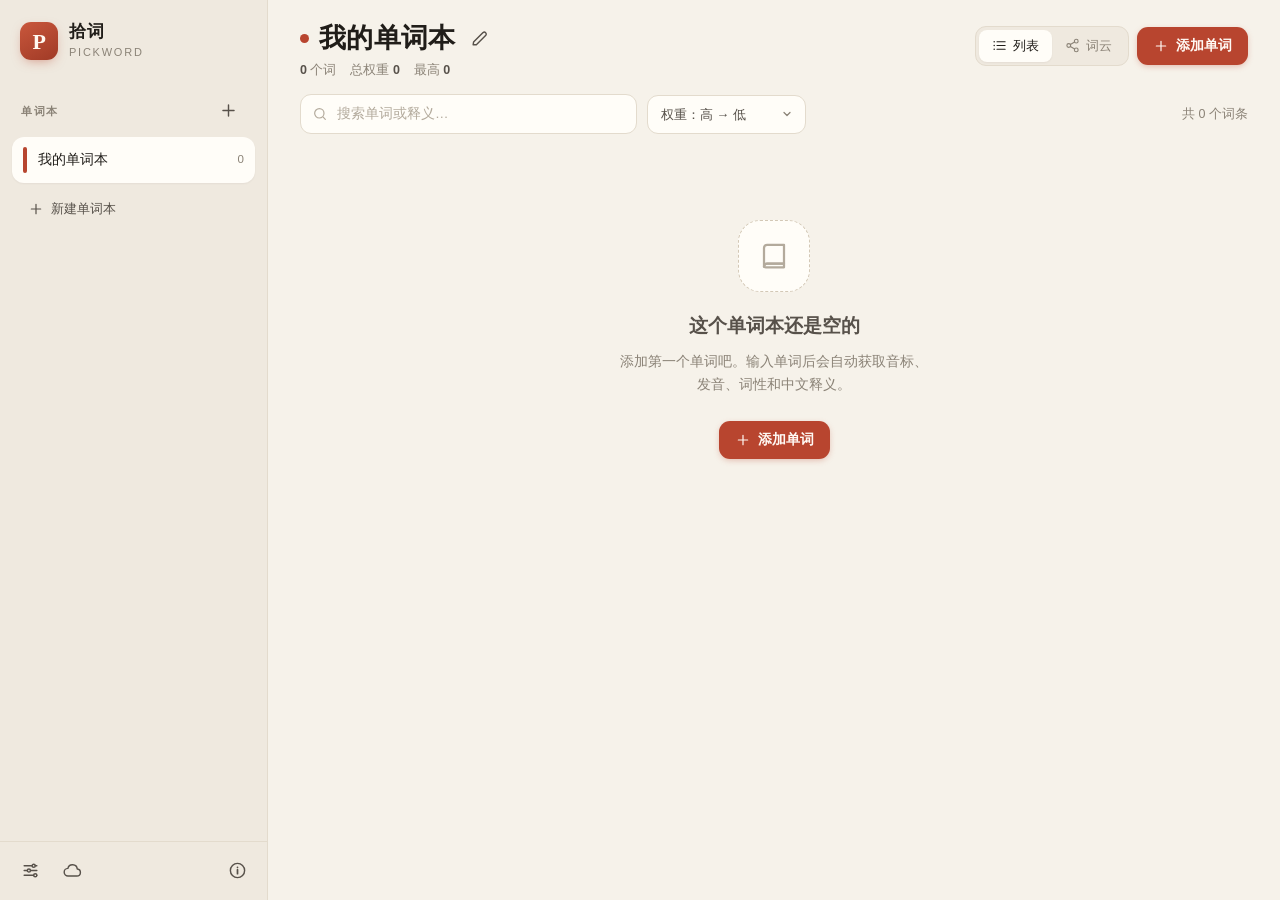
==== index.html @ 67196dac "chore: 发布 1.1.0.0" ====
<!doctype html>
<html lang="zh-CN">
<head>
<meta charset="utf-8">
<meta name="viewport" content="width=device-width, initial-scale=1, viewport-fit=cover, maximum-scale=5">
<meta name="theme-color" content="#f6f2ea">
<meta name="apple-mobile-web-app-capable" content="yes">
<meta name="apple-mobile-web-app-status-bar-style" content="default">
<meta name="apple-mobile-web-app-title" content="拾词">
<meta name="description" content="电子英语单词本：多词本、权重统计、词云关系图、多设备同步。纯前端网页应用，零依赖、离线可用。">
<meta name="application-version" content="2.0.0.0">
<title>拾词 · 电子英语单词本</title>
<meta property="og:type" content="website">
<meta property="og:title" content="拾词 · 电子英语单词本">
<meta property="og:description" content="多词本、权重统计、词云关系图、AI 分类与多设备同步的电子单词本；纯前端网页应用，零依赖、离线可用。">
<meta property="og:image" content="docs/words.png">
<meta name="twitter:card" content="summary_large_image">
<link rel="manifest" href="manifest.webmanifest">
<link rel="icon" href="assets/icon.svg" type="image/svg+xml">
<link rel="apple-touch-icon" href="assets/icon-180.png">
<link rel="stylesheet" href="css/app.css">
<link rel="stylesheet" href="css/cloudview.css">
</head>
<body>

<div class="app">
  <aside class="sidebar" id="sidebar">
    <div class="brand">
      <div class="brand-mark">P</div>
      <div class="brand-text">
        <div class="brand-title">拾词</div>
        <div class="brand-sub">Pickword</div>
      </div>
    </div>
    <div class="sidebar-scroll">
      <div class="sidebar-label">
        <span>单词本</span>
        <button class="icon-btn" id="add-book" title="新建单词本" aria-label="新建单词本"><svg width="16" height="16" viewBox="0 0 24 24" fill="none" stroke="currentColor" stroke-width="1.8" stroke-linecap="round" stroke-linejoin="round" aria-hidden="true"><path d="M12 5v14M5 12h14"/></svg></button>
      </div>
      <nav class="book-list" id="book-list" aria-label="单词本列表"></nav>
      <div class="sidebar-actions">
        <button class="ghost-btn" id="add-book-2" style="flex:1"><svg width="16" height="16" viewBox="0 0 24 24" fill="none" stroke="currentColor" stroke-width="1.8" stroke-linecap="round" stroke-linejoin="round" aria-hidden="true"><path d="M12 5v14M5 12h14"/></svg><span>新建单词本</span></button>
      </div>
    </div>
    <div class="sidebar-footer">
      <button class="icon-btn" id="btn-settings" title="设置" aria-label="设置"><svg width="18" height="18" viewBox="0 0 24 24" fill="none" stroke="currentColor" stroke-width="1.8" stroke-linecap="round" stroke-linejoin="round" aria-hidden="true"><path d="M4 6h10M18 6h2M4 12h4M12 12h8M4 18h12M20 18h0"/><circle cx="16" cy="6" r="2"/><circle cx="10" cy="12" r="2"/><circle cx="18" cy="18" r="2"/></svg></button>
      <button class="icon-btn" id="btn-sync" title="云同步" aria-label="云同步"><svg width="18" height="18" viewBox="0 0 24 24" fill="none" stroke="currentColor" stroke-width="1.8" stroke-linecap="round" stroke-linejoin="round" aria-hidden="true"><path d="M17.5 19a4.5 4.5 0 0 0 .5-8.97A6 6 0 0 0 6.2 9.3 4.5 4.5 0 0 0 6.5 19h11Z"/></svg></button>
      <div class="spacer"></div>
      <button class="icon-btn" id="btn-about" title="关于" aria-label="关于"><svg width="18" height="18" viewBox="0 0 24 24" fill="none" stroke="currentColor" stroke-width="1.8" stroke-linecap="round" stroke-linejoin="round" aria-hidden="true"><circle cx="12" cy="12" r="9"/><path d="M12 11v5M12 8h.01" stroke-width="2.2"/></svg></button>
    </div>
  </aside>

  <main class="main">
    <header class="topbar" id="topbar"></header>
    <div class="toolbar" id="toolbar"></div>
    <div id="view" style="flex:1; min-height:0; display:flex; flex-direction:column;"></div>
  </main>
</div>

<div class="scrim" id="scrim" hidden></div>
<div id="modal-root"></div>
<div class="toast-root" id="toast-root" aria-live="polite" aria-atomic="false"></div>

<noscript>
  <p style="padding:24px;font-family:sans-serif">这个单词本应用需要启用 JavaScript。</p>
</noscript>

<script type="module" src="js/app.js"></script>
</body>
</html>
---- css/app.css ----
/* ==========================================================================
   词汇 · 英语单词本 —— 设计系统
   温暖纸感 + 墨色 + 朱砂强调色
   ========================================================================== */

:root {
  --paper: #f6f2ea;
  --surface: #fffdf8;
  --surface-2: #efe9df;
  --surface-3: #e7dfd2;
  --ink: #201d19;
  --ink-2: #57514a;
  --ink-3: #8b8377;
  --ink-4: #b3aa9c;
  --line: #e3dbcd;
  --line-strong: #d3c8b6;
  --accent: #b8452f;
  --accent-ink: #8f3322;
  --accent-soft: #f8e6e0;
  --blue: #2f5d7c;
  --green: #3f7d5a;
  --amber: #c98a2e;
  --violet: #6b5b95;

  --sans: -apple-system, BlinkMacSystemFont, "Segoe UI", "PingFang SC",
          "Hiragino Sans GB", "Microsoft YaHei", "Noto Sans SC", sans-serif;
  --serif: "Palatino Linotype", Palatino, "Book Antiqua", Georgia,
           "Songti SC", "Source Han Serif SC", "Noto Serif SC", serif;
  --mono: ui-monospace, "Cascadia Mono", Consolas, "SF Mono", monospace;

  --r-sm: 8px;
  --r-md: 12px;
  --r-lg: 18px;
  --r-xl: 26px;

  --sh-1: 0 1px 2px rgba(32, 29, 25, .05);
  --sh-2: 0 2px 4px rgba(32, 29, 25, .05), 0 10px 28px -14px rgba(32, 29, 25, .22);
  --sh-3: 0 4px 10px rgba(32, 29, 25, .07), 0 24px 60px -24px rgba(32, 29, 25, .3);

  --sidebar-w: 268px;
  --ease: cubic-bezier(.22, .68, .36, 1);
}

* { box-sizing: border-box; }

html, body {
  margin: 0;
  padding: 0;
  height: 100%;
  overflow: hidden;
}

body {
  font-family: var(--sans);
  font-size: 15px;
  line-height: 1.5;
  color: var(--ink);
  background: var(--paper);
  -webkit-font-smoothing: antialiased;
  -webkit-tap-highlight-color: transparent;
  text-rendering: optimizeLegibility;
}

button, input, select, textarea { font: inherit; color: inherit; }
button { cursor: pointer; border: none; background: none; padding: 0; }
a { color: var(--accent); }

::-webkit-scrollbar { width: 10px; height: 10px; }
::-webkit-scrollbar-thumb {
  background: var(--line-strong);
  border-radius: 999px;
  border: 3px solid var(--paper);
}
::-webkit-scrollbar-thumb:hover { background: var(--ink-4); }
::-webkit-scrollbar-track { background: transparent; }

/* ===================== 布局 ===================== */

.app {
  display: grid;
  grid-template-columns: var(--sidebar-w) 1fr;
  height: 100dvh;
  overflow: hidden;
}

/* ===================== 侧边栏 ===================== */

.sidebar {
  display: flex;
  flex-direction: column;
  background: var(--surface-2);
  border-right: 1px solid var(--line);
  min-height: 0;
  padding: env(safe-area-inset-top) 0 env(safe-area-inset-bottom);
}

.brand {
  display: flex;
  align-items: center;
  gap: 11px;
  padding: 22px 20px 18px;
}

.brand-mark {
  width: 38px;
  height: 38px;
  border-radius: 11px;
  background: linear-gradient(150deg, #c9573c, #a03a26);
  color: #fff8f0;
  display: grid;
  place-items: center;
  font-family: var(--serif);
  font-size: 22px;
  font-weight: 700;
  box-shadow: 0 4px 12px -4px rgba(184, 69, 47, .55);
  flex: none;
  letter-spacing: -.02em;
}

.brand-text { min-width: 0; }
.brand-title {
  font-family: var(--serif);
  font-size: 17px;
  font-weight: 700;
  letter-spacing: .04em;
  line-height: 1.2;
}
.brand-sub {
  font-size: 11px;
  color: var(--ink-3);
  letter-spacing: .16em;
  text-transform: uppercase;
  margin-top: 2px;
}

.sidebar-scroll {
  flex: 1;
  overflow-y: auto;
  padding: 4px 12px 12px;
  min-height: 0;
}

.sidebar-label {
  display: flex;
  align-items: center;
  justify-content: space-between;
  padding: 10px 9px 8px;
  font-size: 11px;
  font-weight: 600;
  letter-spacing: .14em;
  color: var(--ink-3);
  text-transform: uppercase;
}

.book-list { display: flex; flex-direction: column; gap: 2px; }

.book-item {
  display: grid;
  grid-template-columns: 4px 1fr auto;
  align-items: center;
  gap: 11px;
  padding: 10px 11px;
  border-radius: var(--r-md);
  text-align: left;
  transition: background .16s var(--ease);
  width: 100%;
  color: var(--ink-2);
  position: relative;
}
.book-item::before {
  content: "";
  width: 4px;
  height: 18px;
  border-radius: 999px;
  background: var(--book-color, var(--line-strong));
  opacity: .45;
  transition: opacity .16s, height .16s;
}
.book-item:hover { background: rgba(255, 253, 248, .75); }
.book-item:hover::before { opacity: .8; }
.book-item.active {
  background: var(--surface);
  color: var(--ink);
  box-shadow: var(--sh-1);
}
.book-item.active::before { opacity: 1; height: 26px; }

.book-name {
  font-size: 14px;
  font-weight: 500;
  overflow: hidden;
  text-overflow: ellipsis;
  white-space: nowrap;
}
.book-count {
  font-size: 11.5px;
  color: var(--ink-3);
  font-variant-numeric: tabular-nums;
  padding-left: 4px;
}

.sidebar-actions { display: flex; gap: 6px; padding: 8px 4px 0; }

.sidebar-footer {
  padding: 10px 12px calc(12px + env(safe-area-inset-bottom));
  border-top: 1px solid var(--line);
  display: flex;
  gap: 6px;
}

.icon-btn {
  width: 36px;
  height: 36px;
  border-radius: 10px;
  display: grid;
  place-items: center;
  color: var(--ink-2);
  transition: background .16s, color .16s;
  flex: none;
}
.icon-btn:hover { background: var(--surface-3); color: var(--ink); }
.icon-btn svg { width: 19px; height: 19px; }

.ghost-btn {
  display: inline-flex;
  align-items: center;
  gap: 7px;
  padding: 8px 12px;
  border-radius: 10px;
  font-size: 13px;
  font-weight: 500;
  color: var(--ink-2);
  transition: background .16s, color .16s;
}
.ghost-btn:hover { background: var(--surface-3); color: var(--ink); }
.ghost-btn svg { width: 16px; height: 16px; }

/* ===================== 主区域 ===================== */

.main {
  display: flex;
  flex-direction: column;
  min-width: 0;
  min-height: 0;
  background: var(--paper);
  position: relative;
}

.topbar {
  display: flex;
  align-items: flex-start;
  gap: 16px;
  padding: 22px 32px 14px;
  flex: none;
}

.topbar-title { min-width: 0; flex: 1; }

.book-heading {
  display: flex;
  align-items: center;
  gap: 10px;
  font-family: var(--serif);
  font-size: 27px;
  font-weight: 700;
  letter-spacing: .01em;
  line-height: 1.2;
  margin: 0;
}
.book-heading .dot {
  width: 9px; height: 9px; border-radius: 999px;
  background: var(--book-color, var(--accent));
  flex: none;
}

.book-meta {
  display: flex;
  align-items: center;
  gap: 14px;
  margin-top: 7px;
  font-size: 12.5px;
  color: var(--ink-3);
  font-variant-numeric: tabular-nums;
  flex-wrap: wrap;
}
.book-meta b { color: var(--ink-2); font-weight: 600; }

.topbar-actions { display: flex; align-items: center; gap: 8px; padding-top: 4px; }

/* 视图切换 */
.segmented {
  display: inline-flex;
  padding: 3px;
  background: var(--surface-2);
  border-radius: 11px;
  border: 1px solid var(--line);
}
.segmented button {
  padding: 6px 13px;
  border-radius: 8px;
  font-size: 13px;
  font-weight: 500;
  color: var(--ink-3);
  transition: all .18s var(--ease);
  display: inline-flex;
  align-items: center;
  gap: 6px;
  white-space: nowrap;
}
.segmented button svg { width: 15px; height: 15px; }
.segmented button.active {
  background: var(--surface);
  color: var(--ink);
  box-shadow: var(--sh-1);
}

.btn {
  display: inline-flex;
  align-items: center;
  justify-content: center;
  gap: 7px;
  padding: 9px 16px;
  border-radius: 11px;
  font-size: 13.5px;
  font-weight: 600;
  transition: all .16s var(--ease);
  white-space: nowrap;
}
.btn svg { width: 16px; height: 16px; }

.btn-primary {
  background: var(--accent);
  color: #fff9f4;
  box-shadow: 0 2px 6px -1px rgba(184, 69, 47, .35);
}
.btn-primary:hover { background: var(--accent-ink); box-shadow: 0 4px 14px -4px rgba(184, 69, 47, .5); }
.btn-primary:active { transform: translateY(1px); }

.btn-quiet {
  background: var(--surface);
  color: var(--ink-2);
  border: 1px solid var(--line);
}
.btn-quiet:hover { border-color: var(--line-strong); color: var(--ink); background: #fff; }

.btn-ai {
  background: linear-gradient(135deg, #6b5b95, #8a5a8c);
  color: #fff;
  box-shadow: 0 2px 8px -2px rgba(107, 91, 149, .5);
}
.btn-ai:hover { filter: brightness(1.07); }
.btn-ai[disabled] { opacity: .5; cursor: not-allowed; filter: none; }

/* 工具栏 */
.toolbar {
  display: flex;
  align-items: center;
  gap: 10px;
  padding: 0 32px 14px;
  flex: none;
  flex-wrap: wrap;
}

.search-box {
  position: relative;
  flex: 1;
  min-width: 160px;
  max-width: 340px;
}
.search-box svg {
  position: absolute;
  left: 12px;
  top: 50%;
  transform: translateY(-50%);
  width: 16px; height: 16px;
  color: var(--ink-4);
  pointer-events: none;
}
.search-box input {
  width: 100%;
  padding: 9px 12px 9px 36px;
  border-radius: 11px;
  border: 1px solid var(--line);
  background: var(--surface);
  font-size: 13.5px;
  outline: none;
  transition: border-color .16s, box-shadow .16s;
}
.search-box input:focus {
  border-color: var(--accent);
  box-shadow: 0 0 0 3px var(--accent-soft);
}
.search-box input::placeholder { color: var(--ink-4); }

.sort-select {
  appearance: none;
  padding: 9px 32px 9px 13px;
  border-radius: 11px;
  border: 1px solid var(--line);
  background: var(--surface) url("data:image/svg+xml,%3Csvg xmlns='http://www.w3.org/2000/svg' width='12' height='12' viewBox='0 0 24 24' fill='none' stroke='%238b8377' stroke-width='2.5' stroke-linecap='round' stroke-linejoin='round'%3E%3Cpolyline points='6 9 12 15 18 9'/%3E%3C/svg%3E") no-repeat right 12px center;
  font-size: 13px;
  color: var(--ink-2);
  cursor: pointer;
  outline: none;
  transition: border-color .16s;
}
.sort-select:focus { border-color: var(--accent); }

.spacer { flex: 1; }

.result-count {
  font-size: 12.5px;
  color: var(--ink-3);
  font-variant-numeric: tabular-nums;
  white-space: nowrap;
}

/* ===================== 单词列表 ===================== */

.content {
  flex: 1;
  overflow-y: auto;
  overflow-x: hidden;
  padding: 0 32px 40px;
  min-height: 0;
  scroll-behavior: smooth;
}

.word-list { display: flex; flex-direction: column; gap: 7px; padding-bottom: 60px; }

.word-row {
  display: grid;
  grid-template-columns: minmax(150px, 1.15fr) minmax(0, 2fr) auto;
  align-items: center;
  gap: 18px;
  padding: 14px 16px 14px 18px;
  background: var(--surface);
  border: 1px solid var(--line);
  border-radius: var(--r-md);
  transition: border-color .16s, box-shadow .16s, transform .16s var(--ease);
  position: relative;
}
.word-row:hover {
  border-color: var(--line-strong);
  box-shadow: var(--sh-2);
}
.word-row:hover .row-actions { opacity: 1; }

.word-main { min-width: 0; display: flex; align-items: baseline; gap: 9px; flex-wrap: nowrap; }
.word-main > .word-term { flex: 0 0 auto; }
.word-main > .phonetic { flex: 0 1 auto; min-width: 0; overflow: hidden; text-overflow: ellipsis; }
.word-main > .speak-btn { flex: none; align-self: center; }

.word-term {
  font-family: var(--serif);
  font-size: 20px;
  font-weight: 700;
  letter-spacing: .005em;
  line-height: 1.25;
  color: var(--ink);
  word-break: break-word;
}
.word-term.is-phrase { font-size: 17px; }

.phonetic {
  font-family: var(--mono);
  font-size: 12.5px;
  color: var(--ink-3);
  white-space: nowrap;
}

.speak-btn {
  width: 24px; height: 24px;
  border-radius: 7px;
  display: inline-grid;
  place-items: center;
  color: var(--ink-4);
  transition: all .15s;
  flex: none;
  align-self: center;
}
.speak-btn:hover { background: var(--accent-soft); color: var(--accent); }
.speak-btn svg { width: 14px; height: 14px; }

.word-body { min-width: 0; }

.pos-line {
  display: flex;
  align-items: baseline;
  gap: 7px;
  flex-wrap: wrap;
  line-height: 1.55;
}
.pos-tag {
  font-size: 10.5px;
  font-weight: 700;
  letter-spacing: .05em;
  color: var(--blue);
  background: #e8f0f5;
  padding: 1px 6px;
  border-radius: 5px;
  text-transform: lowercase;
  flex: none;
  font-family: var(--sans);
  position: relative;
  top: -1px;
}
.pos-tag.n { color: #2f5d7c; background: #e8f0f5; }
.pos-tag.v { color: #3f7d5a; background: #e6f1ea; }
.pos-tag.adj { color: #b8452f; background: #f8e6e0; }
.pos-tag.adv { color: #6b5b95; background: #eeeaf6; }
.pos-tag.prep, .pos-tag.conj, .pos-tag.pron { color: #8b6f3a; background: #f4eddd; }

.meaning-zh {
  font-size: 14px;
  color: var(--ink-2);
  overflow: hidden;
  text-overflow: ellipsis;
  display: -webkit-box;
  -webkit-line-clamp: 2;
  -webkit-box-orient: vertical;
  line-height: 1.5;
}
.meaning-zh.muted { color: var(--ink-4); font-style: italic; }
.pos-line.more-note {
  font-size: 12px;
  color: var(--ink-4);
  padding-left: 2px;
}

/* 多义项（列表最多两条，详情完整） */
/* 详情：可编辑、可拖动的释义卡片 */
.se-list { position: relative; display: flex; flex-direction: column; gap: 8px; margin-top: 10px; }
.se-card {
  display: flex;
  gap: 8px;
  align-items: flex-start;
  padding: 9px 11px;
  border: 1px solid var(--line);
  border-radius: var(--r-md);
  background: var(--surface);
  transition: box-shadow .16s var(--ease), border-color .16s var(--ease), opacity .16s;
}
.se-card { cursor: grab; touch-action: pan-y; }
.se-card input { cursor: text; }
/* 拖动中的卡片：脱开文档流浮起来，跟着指针走 */
.se-card.dragging {
  position: absolute;
  z-index: 60;
  margin: 0;
  pointer-events: none;
  border: 1.5px solid var(--accent);
  background: #fff;
  box-shadow: 0 22px 44px -16px rgba(32, 29, 25, .5), 0 6px 14px rgba(32, 29, 25, .16);
  cursor: grabbing;
  user-select: none;
  will-change: transform;
}
/* 卡片原来的位置：留一个虚框占位，松手后卡片回到这里 */
.se-ghost {
  border: 1px dashed var(--line-strong);
  border-radius: var(--r-md);
  background: var(--surface-2);
  opacity: .55;
}
.se-handle {
  flex: none;
  display: grid;
  place-items: center;
  width: 20px;
  height: 24px;
  margin-top: 1px;
  border-radius: 6px;
  color: var(--ink-4);
  cursor: grab;
  touch-action: none;
}
.se-handle:hover { background: var(--surface-2); color: var(--ink-2); }
.se-card.dragging .se-handle { cursor: grabbing; color: var(--accent); }
.se-main { flex: 1; min-width: 0; display: flex; flex-direction: column; gap: 3px; }
.se-line { display: flex; align-items: center; gap: 6px; }
.se-pos {
  width: 58px;
  flex: none;
  text-align: center;
  border: 1px solid transparent;
  background: var(--surface-2);
  border-radius: 7px;
  padding: 3px 5px;
  font: 600 12px/1.6 var(--sans);
  color: var(--ink-2);
}
.se-zh {
  flex: 1;
  min-width: 0;
  border: 1px solid transparent;
  background: transparent;
  border-radius: 7px;
  padding: 3px 7px;
  font: 13.5px/1.6 var(--sans);
  color: var(--ink);
}
.se-pos:focus, .se-zh:focus { outline: none; background: #fff; border-color: var(--accent); }
.se-tag {
  flex: none;
  padding: 1px 6px;
  border-radius: 999px;
  background: var(--accent-soft);
  color: var(--accent);
  font-size: 10px;
  letter-spacing: .04em;
}
.se-tag.hide { display: none; }
.se-card.cold { opacity: .7; }
/* 拖动时卡片必须是完全不透明的，否则会看见下面那张卡片的字 */
.se-card.cold.dragging,
.se-card.dragging { opacity: 1; }
.se-card.cold .se-tag { background: var(--surface-2); color: var(--ink-3); }
.se-del {
  flex: none;
  width: 22px;
  height: 22px;
  display: grid;
  place-items: center;
  border-radius: 6px;
  color: var(--ink-4);
}
.se-del:hover { background: var(--accent-soft); color: var(--accent); }
.se-def { font-size: 12px; line-height: 1.5; color: var(--ink-3); }
.se-eg { font-size: 11.5px; line-height: 1.5; color: var(--ink-4); font-style: italic; }
.se-add {
  align-items: center;
  justify-content: center;
  gap: 6px;
  padding: 9px;
  border-style: dashed;
  background: transparent;
  color: var(--ink-3);
  font-size: 13px;
}
.se-add:hover { border-color: var(--accent); color: var(--accent); background: var(--accent-soft); }
.se-hint { margin: 2px 2px 0; font-size: 11.5px; color: var(--ink-4); }

/* 重新获取：覆盖手工编辑的勾选列表 */
.ov-tip { margin: 0 0 10px; font-size: 13px; line-height: 1.7; color: var(--ink-2); }
.ov-head { display: flex; align-items: center; gap: 10px; margin-bottom: 8px; }
.ov-count { margin-left: auto; font-size: 12px; color: var(--ink-3); }
.ov-list {
  max-height: 300px;
  overflow-y: auto;
  padding: 6px;
  border: 1px solid var(--line);
  border-radius: var(--r-md);
  background: var(--surface);
}
.ov-row {
  display: flex;
  align-items: baseline;
  gap: 9px;
  padding: 7px 8px;
  border-radius: 9px;
  cursor: pointer;
}
.ov-row:hover { background: var(--surface-2); }
.ov-row.on { background: var(--accent-soft); }
.ov-box { flex: none; width: 15px; height: 15px; accent-color: var(--accent); margin: 0; transform: translateY(1px); }
.ov-term { flex: none; font-family: var(--serif); font-size: 15px; color: var(--ink); min-width: 92px; }
.ov-zh { flex: 1; min-width: 0; font-size: 12.5px; color: var(--ink-2); overflow: hidden; text-overflow: ellipsis; white-space: nowrap; }
.ov-note { margin: 9px 0 0; font-size: 11.5px; color: var(--ink-4); }
.ov-cover {
  display: flex;
  align-items: center;
  gap: 8px;
  margin-top: 14px;
  padding: 9px 11px;
  border: 1px solid var(--line);
  border-radius: var(--r-md);
  background: var(--surface);
  font-size: 13px;
  color: var(--ink-2);
  cursor: pointer;
}
.ov-cover:hover { border-color: var(--line-strong); }

/* 详情：与常见意思不符的冷僻义项 */
.sense-item.cold { opacity: .62; }
.cold-cap {
  margin-left: 6px;
  padding: 1px 6px;
  border-radius: 999px;
  background: var(--surface-2);
  color: var(--ink-3);
  font-size: 10.5px;
  letter-spacing: .04em;
}

/* 详情：常见意思一行 */
.common-line {
  display: flex;
  align-items: baseline;
  gap: 8px;
  margin: 10px 0 8px;
  padding: 9px 12px;
  border-radius: 10px;
  background: var(--accent-soft);
}
.common-cap {
  flex: none;
  font-size: 11px;
  font-weight: 700;
  letter-spacing: .08em;
  color: var(--accent);
  opacity: .85;
}
.common-zh {
  font-size: 14px;
  line-height: 1.5;
  color: var(--ink);
}

.sense-list { display: flex; flex-direction: column; gap: 9px; }
.sense-item {
  padding: 9px 11px;
  border-radius: 10px;
  background: var(--paper);
  border: 1px solid color-mix(in srgb, var(--line) 70%, transparent);
}
.sense-line { display: flex; align-items: baseline; gap: 7px; flex-wrap: wrap; }
.sense-zh { font-size: 14px; color: var(--ink); line-height: 1.5; }
.sense-def { font-size: 12.5px; color: var(--ink-3); line-height: 1.55; margin-top: 4px; }
.sense-eg {
  font-size: 12px;
  color: var(--ink-3);
  font-style: italic;
  font-family: var(--serif);
  margin-top: 3px;
  line-height: 1.5;
}

.word-side {
  display: flex;
  align-items: center;
  gap: 12px;
  flex: none;
}

.weight-pill {
  display: inline-flex;
  align-items: center;
  gap: 5px;
  padding: 4px 10px 4px 8px;
  border-radius: 999px;
  font-size: 12.5px;
  font-weight: 700;
  font-variant-numeric: tabular-nums;
  background: var(--surface-2);
  color: var(--ink-3);
  border: 1px solid transparent;
  transition: transform .15s var(--ease);
  line-height: 1.4;
}
.weight-pill svg { width: 12px; height: 12px; opacity: .7; }
.weight-pill.w-1 { background: #f0ece4; color: #8b8377; }
.weight-pill.w-2 { background: #fbeedb; color: #9a6a20; }
.weight-pill.w-3 { background: #f9e3d4; color: #a85a28; }
.weight-pill.w-4 { background: #f6d6c6; color: #a8442a; }
.weight-pill.w-5 { background: #f2c6b3; color: #96351f; }
.weight-pill.w-max {
  background: linear-gradient(135deg, #c9573c, #a03a26);
  color: #fff6f1;
  box-shadow: 0 2px 8px -2px rgba(184, 69, 47, .55);
}
.weight-pill.w-max svg { opacity: .9; }

.added-time {
  font-size: 11.5px;
  color: var(--ink-4);
  white-space: nowrap;
  font-variant-numeric: tabular-nums;
}

.row-actions {
  display: flex;
  gap: 2px;
  opacity: 0;
  transition: opacity .16s;
  margin-right: -6px;
}
.row-actions button {
  width: 28px; height: 28px;
  border-radius: 8px;
  display: grid; place-items: center;
  color: var(--ink-3);
  transition: all .15s;
}
.row-actions button:hover { background: var(--surface-2); color: var(--ink); }
.row-actions button.danger:hover { background: var(--accent-soft); color: var(--accent); }
.row-actions svg { width: 15px; height: 15px; }

/* ===================== 空状态 ===================== */

.empty {
  display: flex;
  flex-direction: column;
  align-items: center;
  justify-content: center;
  text-align: center;
  padding: 72px 24px;
  color: var(--ink-3);
  gap: 6px;
}
.empty-mark {
  width: 72px; height: 72px;
  border-radius: 22px;
  background: var(--surface);
  border: 1px dashed var(--line-strong);
  display: grid; place-items: center;
  margin-bottom: 14px;
  color: var(--ink-4);
}
.empty-mark svg { width: 30px; height: 30px; }
.empty h3 {
  font-family: var(--serif);
  font-size: 19px;
  color: var(--ink-2);
  margin: 0;
  font-weight: 600;
}
.empty p { margin: 4px 0 0; font-size: 13.5px; max-width: 320px; line-height: 1.7; }
.empty .btn { margin-top: 18px; }

/* ===================== 弹层 ===================== */

.modal-backdrop {
  position: fixed;
  inset: 0;
  background: rgba(32, 29, 25, .38);
  backdrop-filter: blur(3px);
  -webkit-backdrop-filter: blur(3px);
  display: flex;
  align-items: center;
  justify-content: center;
  padding: 24px;
  z-index: 100;
  animation: fadeIn .18s var(--ease);
  overscroll-behavior: contain;
}

@keyframes fadeIn { from { opacity: 0; } to { opacity: 1; } }
@keyframes sheetUp {
  from { opacity: 0; transform: translateY(18px) scale(.985); }
  to { opacity: 1; transform: translateY(0) scale(1); }
}

.modal {
  background: var(--surface);
  border-radius: var(--r-xl);
  box-shadow: var(--sh-3);
  width: 100%;
  max-width: 560px;
  max-height: min(86dvh, 780px);
  display: flex;
  flex-direction: column;
  animation: sheetUp .24s var(--ease);
  border: 1px solid var(--line);
  overflow: hidden;
}
.modal.wide { max-width: 720px; }

.modal-head {
  display: flex;
  align-items: flex-start;
  gap: 14px;
  padding: 22px 24px 14px;
  flex: none;
}
.modal-title {
  font-family: var(--serif);
  font-size: 20px;
  font-weight: 700;
  margin: 0;
  flex: 1;
  line-height: 1.35;
}
.modal-sub { font-size: 12.5px; color: var(--ink-3); margin-top: 3px; }
.modal-close {
  width: 32px; height: 32px;
  border-radius: 9px;
  display: grid; place-items: center;
  color: var(--ink-3);
  flex: none;
  transition: all .15s;
}
.modal-close:hover { background: var(--surface-2); color: var(--ink); }

.modal-body {
  padding: 4px 24px 8px;
  overflow-y: auto;
  flex: 1;
  min-height: 0;
}
.modal-foot {
  display: flex;
  align-items: center;
  gap: 9px;
  padding: 16px 24px calc(18px + env(safe-area-inset-bottom));
  border-top: 1px solid var(--line);
  flex: none;
  background: var(--surface);
}

.field { margin-bottom: 18px; }
.field-label {
  display: flex;
  align-items: center;
  justify-content: space-between;
  font-size: 12px;
  font-weight: 600;
  letter-spacing: .04em;
  color: var(--ink-3);
  margin-bottom: 7px;
  text-transform: uppercase;
}
.field-hint { font-size: 12px; color: var(--ink-4); margin-top: 6px; line-height: 1.6; }

.text-input, .text-area {
  width: 100%;
  padding: 11px 13px;
  border-radius: var(--r-md);
  border: 1px solid var(--line);
  background: var(--paper);
  font-size: 14.5px;
  outline: none;
  transition: border-color .16s, box-shadow .16s, background .16s;
}
.text-input:focus, .text-area:focus {
  border-color: var(--accent);
  background: var(--surface);
  box-shadow: 0 0 0 3px var(--accent-soft);
}
.text-area { resize: vertical; min-height: 70px; line-height: 1.6; }
.text-input.big {
  font-family: var(--serif);
  font-size: 22px;
  font-weight: 600;
  padding: 14px 16px;
  letter-spacing: .01em;
}

/* 单词本多选 */
.book-chips { display: flex; flex-wrap: wrap; gap: 7px; }
.book-chip {
  display: inline-flex;
  align-items: center;
  gap: 7px;
  padding: 7px 13px 7px 10px;
  border-radius: 999px;
  border: 1px solid var(--line);
  background: var(--paper);
  font-size: 13px;
  color: var(--ink-2);
  transition: all .16s var(--ease);
}
.book-chip::before {
  content: "";
  width: 7px; height: 7px;
  border-radius: 999px;
  background: var(--chip-color, var(--ink-4));
  transition: transform .16s;
}
.book-chip:hover { border-color: var(--line-strong); }
.book-chip.on {
  background: var(--chip-bg, var(--accent-soft));
  border-color: transparent;
  color: var(--ink);
  font-weight: 600;
  box-shadow: inset 0 0 0 1.5px var(--chip-color, var(--accent));
}
.book-chip.on::before { transform: scale(1.25); }
.book-chip .ai-mark {
  font-size: 9.5px;
  font-weight: 700;
  background: rgba(107, 91, 149, .14);
  color: var(--violet);
  padding: 1px 5px;
  border-radius: 4px;
  letter-spacing: .04em;
}

/* 录入预览卡 */
.preview-card {
  border: 1px solid var(--line);
  border-radius: var(--r-md);
  padding: 14px 16px;
  background: var(--paper);
  margin-top: 2px;
}
.preview-head { display: flex; align-items: baseline; gap: 9px; flex-wrap: wrap; }
.preview-term { font-family: var(--serif); font-size: 19px; font-weight: 700; }
.preview-phonetic { font-family: var(--mono); font-size: 12px; color: var(--ink-3); }
.preview-meaning { font-size: 13.5px; color: var(--ink-2); margin-top: 8px; line-height: 1.6; }
.preview-pos { display: flex; flex-wrap: wrap; gap: 6px; margin-top: 8px; }
.preview-pos .pos-tag { font-size: 10px; }
.preview-senses { display: flex; flex-direction: column; gap: 5px; margin-top: 9px; }
.preview-sense { display: flex; align-items: baseline; gap: 7px; }
.preview-sense .pos-tag { font-size: 10px; }
.preview-sense-zh { font-size: 13.5px; color: var(--ink-2); line-height: 1.5; }
.preview-state { font-size: 12px; color: var(--ink-4); margin-top: 8px; }
.preview-state.loading::after {
  content: "";
  display: inline-block;
  width: 10px; height: 10px;
  margin-left: 6px;
  border: 1.5px solid var(--line-strong);
  border-top-color: var(--accent);
  border-radius: 50%;
  animation: spin .7s linear infinite;
  vertical-align: -1px;
}
@keyframes spin { to { transform: rotate(360deg); } }

/* 提示条 */
.toast-root {
  position: fixed;
  bottom: calc(22px + env(safe-area-inset-bottom));
  left: 50%;
  transform: translateX(-50%);
  display: flex;
  flex-direction: column;
  gap: 8px;
  z-index: 300;
  pointer-events: none;
  align-items: center;
}
.toast {
  background: var(--ink);
  color: #f7f2ea;
  padding: 11px 18px;
  border-radius: 12px;
  font-size: 13.5px;
  box-shadow: var(--sh-3);
  animation: toastIn .26s var(--ease);
  max-width: min(86vw, 420px);
  display: flex;
  align-items: center;
  gap: 9px;
  line-height: 1.45;
}
.toast.success { background: #2d5a41; }
.toast.error { background: #8f3322; }
.toast svg { width: 16px; height: 16px; flex: none; }
@keyframes toastIn {
  from { opacity: 0; transform: translateY(12px) scale(.96); }
  to { opacity: 1; transform: translateY(0) scale(1); }
}
.toast.out { animation: toastOut .22s var(--ease) forwards; }
@keyframes toastOut { to { opacity: 0; transform: translateY(-6px) scale(.97); } }

/* ===================== 设置页 ===================== */

.settings-section { margin-bottom: 26px; }
.settings-section h3 {
  font-family: var(--serif);
  font-size: 16px;
  font-weight: 700;
  margin: 0 0 4px;
}
.settings-section > p { font-size: 12.5px; color: var(--ink-3); margin: 0 0 14px; line-height: 1.6; }

.setting-row {
  display: flex;
  align-items: center;
  gap: 14px;
  padding: 12px 0;
  border-bottom: 1px solid var(--line);
}
.setting-row:last-child { border-bottom: none; }
.setting-row .label { flex: 1; font-size: 13.5px; }
.setting-row .label small { display: block; color: var(--ink-3); font-size: 11.5px; margin-top: 2px; }

.switch {
  width: 42px; height: 25px;
  border-radius: 999px;
  background: var(--line-strong);
  position: relative;
  transition: background .2s;
  flex: none;
}
.switch::after {
  content: "";
  position: absolute;
  top: 3px; left: 3px;
  width: 19px; height: 19px;
  border-radius: 50%;
  background: #fff;
  transition: transform .2s var(--ease);
  box-shadow: 0 1px 3px rgba(0,0,0,.2);
}
.switch.on { background: var(--green); }
.switch.on::after { transform: translateX(17px); }

/* ===================== 词云视图 ===================== */

.cloud-wrap {
  position: relative;
  flex: 1;
  min-height: 0;
  margin: 0 24px 20px;
  border-radius: var(--r-lg);
  border: 1px solid var(--line);
  background:
    radial-gradient(circle at 30% 20%, #fffdf8 0%, transparent 60%),
    radial-gradient(circle at 75% 80%, #f3efe6 0%, transparent 55%),
    var(--surface);
  overflow: hidden;
  display: flex;
  flex-direction: column;
}

.cloud-canvas-host { flex: 1; position: relative; min-height: 0; }
.cloud-canvas-host canvas { display: block; width: 100%; height: 100%; touch-action: none; cursor: grab; }
.cloud-canvas-host canvas.dragging { cursor: grabbing; }

.cloud-legend {
  position: absolute;
  left: 14px;
  bottom: 14px;
  background: rgba(255, 253, 248, .92);
  backdrop-filter: blur(8px);
  border: 1px solid var(--line);
  border-radius: 12px;
  padding: 10px 12px;
  max-width: 260px;
  max-height: 46%;
  overflow-y: auto;
  box-shadow: var(--sh-1);
  display: flex;
  flex-direction: column;
  gap: 3px;
}
.legend-title {
  font-size: 10.5px;
  font-weight: 700;
  letter-spacing: .1em;
  color: var(--ink-3);
  text-transform: uppercase;
  margin-bottom: 4px;
}
.legend-item {
  display: flex;
  align-items: center;
  gap: 8px;
  padding: 3px 5px;
  border-radius: 6px;
  font-size: 12px;
  color: var(--ink-2);
  transition: background .14s;
  text-align: left;
  width: 100%;
}
.legend-item:hover { background: var(--surface-2); }
.legend-item.off { opacity: .38; }
.legend-swatch {
  width: 9px; height: 9px;
  border-radius: 3px;
  flex: none;
  box-shadow: 0 0 0 3px color-mix(in srgb, var(--sw) 18%, transparent);
}
.legend-item .count {
  margin-left: auto;
  font-size: 10.5px;
  color: var(--ink-4);
  font-variant-numeric: tabular-nums;
}

.cloud-toolbar {
  display: flex;
  align-items: center;
  gap: 8px;
  padding: 10px 14px;
  border-bottom: 1px solid var(--line);
  background: rgba(255, 253, 248, .6);
  flex: none;
  flex-wrap: wrap;
}
.cloud-toolbar .spacer { flex: 1; }

.chip-select {
  display: inline-flex;
  align-items: center;
  gap: 6px;
  padding: 6px 12px;
  border-radius: 999px;
  border: 1px solid var(--line);
  background: var(--surface);
  font-size: 12.5px;
  color: var(--ink-2);
  transition: all .16s;
}
.chip-select:hover { border-color: var(--line-strong); }
.chip-select.on { background: var(--ink); color: var(--surface); border-color: var(--ink); }

.node-detail {
  position: absolute;
  right: 14px;
  top: 14px;
  width: 268px;
  background: var(--surface);
  border: 1px solid var(--line);
  border-radius: 14px;
  box-shadow: var(--sh-2);
  padding: 16px;
  animation: sheetUp .2s var(--ease);
  max-height: calc(100% - 28px);
  overflow-y: auto;
}

/* ===================== 响应式 ===================== */

/* 平板 */
@media (max-width: 1100px) {
  :root { --sidebar-w: 232px; }
  .topbar { padding: 20px 24px 12px; }
  .toolbar { padding: 0 24px 12px; }
  .content { padding: 0 24px 40px; }
  .word-row { grid-template-columns: minmax(200px, 1fr) minmax(0, 1.3fr) auto; gap: 13px; }
  .added-time { display: none; }
  .phonetic { font-size: 11.5px; }

}

/* 平板竖屏：词性与释义上下排，保证释义完整 */
@media (min-width: 761px) and (max-width: 1100px) {
  .pos-line { flex-direction: column; align-items: flex-start; gap: 2px; }
  .pos-line > .meaning-zh { -webkit-line-clamp: 2; }
  .pos-line.sense { flex-direction: row; align-items: baseline; flex-wrap: nowrap; }
  .pos-line.sense > .meaning-zh { -webkit-line-clamp: 1; }
}

/* 手机 / 窄屏 */
@media (max-width: 760px) {
  .app { grid-template-columns: 1fr; }

  .sidebar {
    position: fixed;
    inset: 0 auto 0 0;
    width: min(84vw, 320px);
    z-index: 200;
    transform: translateX(-102%);
    transition: transform .28s var(--ease);
    box-shadow: var(--sh-3);
    border-right: 1px solid var(--line);
  }
  .sidebar.open { transform: translateX(0); }

  .scrim {
    position: fixed;
    inset: 0;
    background: rgba(32, 29, 25, .35);
    z-index: 190;
    animation: fadeIn .2s var(--ease);
  }

  .topbar { padding: 14px 16px 10px; gap: 10px; align-items: center; }
  .book-heading { font-size: 21px; }
  .book-meta { margin-top: 4px; gap: 10px; font-size: 11.5px; }
  .topbar-actions .btn span { display: none; }
  .topbar-actions .btn { padding: 9px 11px; }

  .toolbar { padding: 0 16px 10px; gap: 8px; }
  .search-box { max-width: none; flex: 1 1 100%; order: -1; }
  /* 手机上让「排序 / 全部重新获取 / 条数」尽量挤在同一行 */
  .toolbar .spacer { display: none; }
  .toolbar .result-count { margin-left: auto; }
  .toolbar .btn-sm { padding: 7px 10px; font-size: 12px; }

  .content { padding: 0 16px 90px; }

  .word-row {
    grid-template-columns: 1fr auto;
    gap: 8px 12px;
    padding: 13px 14px;
  }
  .word-main { grid-column: 1; }
  .word-body { grid-column: 1 / -1; }
  .word-side { grid-column: 2; grid-row: 1; align-self: start; }
  .added-time { display: none; }
  .row-actions { opacity: 1; }

  .word-term { font-size: 18px; }
  .meaning-zh { font-size: 13.5px; -webkit-line-clamp: 3; }

  .modal {
    max-height: 92dvh;
    border-radius: 24px 24px 0 0;
    max-width: none;
    margin-top: auto;
  }
  .modal-backdrop { padding: 0; align-items: flex-end; }
  .modal-body { padding: 4px 18px 8px; }
  .modal-head { padding: 20px 18px 12px; }
  .modal-foot { padding: 14px 18px calc(16px + env(safe-area-inset-bottom)); }

  .segmented button span { display: none; }
  .segmented button { padding: 7px 11px; }

  .cloud-wrap { margin: 0 10px 10px; }
  .cloud-legend { max-width: 44%; font-size: 11px; left: 8px; bottom: 8px; }
  .node-detail { width: calc(100% - 20px); right: 10px; top: 10px; }

  .toast-root { bottom: calc(84px + env(safe-area-inset-bottom)); }
}

/* 大屏桌面：内容居中限宽 */
@media (min-width: 1600px) {
  .content, .toolbar, .topbar { padding-left: max(32px, calc((100vw - var(--sidebar-w) - 1180px) / 2)); padding-right: max(32px, calc((100vw - var(--sidebar-w) - 1180px) / 2)); }
  .word-list { max-width: 1180px; }
}

/* 横屏矮屏 */
@media (max-height: 500px) and (orientation: landscape) {
  .modal { max-height: 96dvh; }
  .topbar { padding-top: 10px; }
  .book-meta { display: none; }
}

@media (prefers-reduced-motion: reduce) {
  *, *::before, *::after {
    animation-duration: .01ms !important;
    transition-duration: .01ms !important;
  }
}
---- css/cloudview.css ----
/* ==================== 通用补充（词云与列表共用） ==================== */
.hidden { display: none !important; }
.only-mobile { display: none; }
#view { position: relative; }

.btn-sm { padding: 7px 12px; font-size: 12.5px; gap: 6px; border-radius: 10px; }
.btn-sm svg { width: 14px; height: 14px; }
.icon-btn.sm { width: 28px; height: 28px; border-radius: 8px; }
.icon-btn.sm svg { width: 15px; height: 15px; }
.dim { opacity: .55; }

.word-row.flash { animation: rowFlash 1.6s ease; }
@keyframes rowFlash {
  0% { background: var(--accent-soft); box-shadow: inset 3px 0 0 var(--accent); }
  100% { background: var(--surface); box-shadow: inset 3px 0 0 transparent; }
}

/* ==================== 词云视图 ==================== */
.cloud-view {
  position: absolute;
  inset: 0;
  display: flex;
  flex-direction: column;
  gap: 9px;
  padding: 10px 20px 16px;
  min-height: 0;
}

.cloud-bar {
  display: flex;
  align-items: center;
  justify-content: space-between;
  gap: 10px;
  flex-wrap: wrap;
  flex: none;
}

.cloud-chips { display: flex; align-items: center; gap: 6px; flex-wrap: wrap; min-width: 0; }

.cloud-chip {
  display: inline-flex;
  align-items: center;
  gap: 6px;
  padding: 5px 11px;
  border: 1px solid var(--line);
  border-radius: 999px;
  background: var(--surface);
  color: var(--ink-2);
  font-size: 12.5px;
  font-family: var(--sans);
  cursor: pointer;
  transition: all .16s ease;
  white-space: nowrap;
}
.cloud-chip:hover { border-color: var(--line-strong); color: var(--ink); }
.cloud-chip.on { background: var(--ink); border-color: var(--ink); color: #fff; }
.cloud-chip-count { font-size: 10.5px; font-variant-numeric: tabular-nums; opacity: .62; }

.cloud-tools { display: flex; align-items: center; gap: 6px; flex-wrap: wrap; }
.cloud-sep { width: 1px; height: 18px; background: var(--line); margin: 0 2px; }

.legend-row {
  flex-wrap: wrap;
  display: flex;
  align-items: center;
  gap: 6px;
  overflow-x: auto;
  flex: none;
  min-height: 26px;
  padding-bottom: 2px;
  scrollbar-width: thin;
}
.legend-row::-webkit-scrollbar { height: 4px; }

.legend-chip {
  display: inline-flex;
  align-items: center;
  gap: 6px;
  padding: 4px 10px;
  border: 1px solid var(--line);
  border-radius: 999px;
  background: var(--surface);
  font-size: 12px;
  color: var(--ink-2);
  cursor: pointer;
  white-space: nowrap;
  flex: none;
  transition: opacity .16s ease, border-color .16s ease;
}
.legend-chip:hover { border-color: var(--line-strong); }
.legend-chip.off { opacity: .38; }
.legend-chip.off .legend-name { text-decoration: line-through; }
.legend-dot { width: 9px; height: 9px; border-radius: 50%; background: var(--c); flex: none; }
.legend-name { max-width: 190px; overflow: hidden; text-overflow: ellipsis; }
.legend-count { font-size: 10.5px; color: var(--ink-4); font-variant-numeric: tabular-nums; }
.legend-empty { font-size: 12px; color: var(--ink-4); padding-left: 2px; }
.legend-gap { width: 1px; height: 16px; background: var(--line); margin: 0 4px; flex: none; }
.rel-legend {
  display: inline-flex; align-items: center; gap: 5px;
  font-size: 11.5px; color: var(--ink-3); white-space: nowrap; flex: none;
}
.rel-line { width: 16px; height: 0; border-top: 1.6px solid var(--c); opacity: .8; }

.cloud-canvas {
  position: relative;
  flex: 1;
  min-height: 0;
  border: 1px solid var(--line);
  border-radius: 18px;
  background-color: var(--surface);
  background-image: radial-gradient(circle at 1px 1px, rgba(32, 29, 25, .075) 1px, transparent 0);
  background-size: 22px 22px;
  overflow: hidden;
}
.cloud-stage { position: absolute; inset: 0; }
.cloud-stage canvas {
  display: block;
  width: 100%;
  height: 100%;
  touch-action: none;
  cursor: grab;
}
.cloud-stage canvas.dragging { cursor: grabbing; }

.cloud-hint {
  position: absolute;
  left: 12px;
  bottom: 10px;
  display: flex;
  align-items: center;
  gap: 6px;
  max-width: calc(100% - 24px);
  padding: 5px 10px;
  border-radius: 999px;
  background: rgba(255, 253, 248, .88);
  backdrop-filter: blur(6px);
  font-size: 11.5px;
  color: var(--ink-4);
  pointer-events: none;
}
.cloud-hint svg { width: 12px; height: 12px; flex: none; }

.node-detail {
  position: absolute;
  right: 16px;
  top: 16px;
  width: 292px;
  max-width: calc(100% - 32px);
  display: flex;
  flex-direction: column;
  gap: 8px;
  padding: 15px 16px 14px;
  border: 1px solid var(--line);
  border-radius: 16px;
  background: var(--surface);
  box-shadow: 0 14px 34px rgba(32, 29, 25, .13);
  z-index: 3;
  animation: detailIn .18s ease;
}
@keyframes detailIn { from { opacity: 0; transform: translateY(-6px); } }

.detail-close {
  position: absolute;
  right: 7px;
  top: 7px;
  width: 26px;
  height: 26px;
  display: grid;
  place-items: center;
  border: none;
  border-radius: 8px;
  background: none;
  color: var(--ink-4);
  cursor: pointer;
}
.detail-close:hover { background: var(--surface-2); color: var(--ink); }

.detail-head { display: flex; align-items: baseline; gap: 8px; flex-wrap: wrap; padding-right: 24px; }
.detail-term { font-family: var(--serif); font-size: 22px; line-height: 1.15; letter-spacing: -.01em; }
.detail-phonetic { font-family: var(--mono); font-size: 12px; color: var(--ink-3); }
.detail-senses { display: flex; flex-direction: column; gap: 4px; margin-top: 3px; }
.detail-sense {
  display: flex;
  align-items: baseline;
  gap: 6px;
  font-size: 13px;
  color: var(--ink-2);
  line-height: 1.5;
}
.detail-sense .pos-tag { font-size: 9.5px; }

.detail-meaning { font-size: 13px; line-height: 1.6; color: var(--ink-2); }
.detail-pos, .detail-clusters { display: flex; flex-wrap: wrap; gap: 5px; }
.mini-cluster {
  font-size: 11px;
  color: var(--ink-2);
  background: var(--surface-2);
  border-left: 3px solid var(--c);
  border-radius: 4px;
  padding: 2px 8px;
}
.detail-actions {
  display: flex;
  flex-wrap: wrap;
  gap: 6px;
  margin-top: 2px;
  padding-top: 10px;
  border-top: 1px dashed var(--line);
}
.mini-btn {
  display: inline-flex;
  align-items: center;
  gap: 4px;
  padding: 5px 9px;
  border: 1px solid var(--line);
  border-radius: 8px;
  background: #fff;
  color: var(--ink-2);
  font-size: 11.5px;
  font-family: var(--sans);
  cursor: pointer;
  transition: all .14s ease;
}
.mini-btn:hover { background: var(--surface-2); color: var(--ink); border-color: var(--line-strong); }
.mini-btn.danger { color: var(--accent); border-color: #efd3c9; }
.mini-btn.danger:hover { background: var(--accent-soft); }
.mini-btn svg { width: 13px; height: 13px; }

/* 词团 / 词云管理 */
.mgr-section { margin-bottom: 24px; }
.mgr-section:last-child { margin-bottom: 0; }
.mgr-head { display: flex; align-items: center; justify-content: space-between; margin-bottom: 10px; gap: 10px; }
.mgr-head h3 { margin: 0; font-size: 12.5px; font-weight: 600; letter-spacing: .05em; color: var(--ink-3); }
.mgr-empty { margin: 0 0 9px; font-size: 12.5px; line-height: 1.7; color: var(--ink-4); }
.mgr-row {
  display: flex;
  align-items: center;
  gap: 10px;
  padding: 9px 10px;
  margin-bottom: 6px;
  border: 1px solid var(--line);
  border-radius: 12px;
  background: var(--surface);
}
.mgr-row-main { display: flex; align-items: center; gap: 8px; flex: 1; min-width: 0; flex-wrap: wrap; }
.mgr-dot { width: 10px; height: 10px; border-radius: 50%; background: var(--c); flex: none; }
.mgr-name {
  max-width: 220px;
  font-size: 13.5px;
  font-weight: 500;
  white-space: nowrap;
  overflow: hidden;
  text-overflow: ellipsis;
}
.mgr-sub { font-size: 11.5px; color: var(--ink-4); }
.mgr-tags { display: inline-flex; gap: 4px; flex-wrap: wrap; }
.mgr-tag { font-size: 10.5px; color: var(--blue); background: #eaf0f5; padding: 1px 7px; border-radius: 999px; }
.mgr-acts { display: flex; gap: 2px; flex: none; }

.pick-list {
  max-height: 240px;
  overflow-y: auto;
  padding: 6px;
  border: 1px solid var(--line);
  border-radius: 12px;
  background: var(--surface);
}
.pick-row {
  display: flex;
  align-items: center;
  gap: 9px;
  width: 100%;
  padding: 7px 8px;
  border: none;
  border-radius: 8px;
  background: none;
  text-align: left;
  cursor: pointer;
  font-family: var(--sans);
}
.pick-row:hover { background: var(--surface-2); }
.pick-row.on { background: var(--accent-soft); }
.pick-box {
  width: 16px;
  height: 16px;
  flex: none;
  display: inline-grid;
  place-items: center;
  border: 1.5px solid var(--line-strong);
  border-radius: 5px;
  background: #fff;
  color: #fff;
}
.pick-row.on .pick-box { background: var(--accent); border-color: var(--accent); }
.pick-term { font-family: var(--serif); font-size: 14.5px; color: var(--ink); }
.pick-meaning {
  flex: 1;
  min-width: 0;
  text-align: right;
  font-size: 11.5px;
  color: var(--ink-4);
  overflow: hidden;
  text-overflow: ellipsis;
  white-space: nowrap;
}

@media (max-width: 760px) {
  .only-mobile { display: inline-flex; }
  .cloud-view { padding: 8px 12px 10px; gap: 8px; }
  .legend-row { flex-wrap: nowrap; overflow-x: auto; overflow-y: hidden; }
  .rel-legend { display: none; }
  .cloud-tools .btn-sm span { display: none; }
  .cloud-tools .btn-sm { padding: 7px 9px; }
  .legend-name { max-width: 120px; }
  .node-detail { left: 8px; right: 8px; top: auto; bottom: 10px; width: auto; max-width: none; }
  .cloud-hint { display: none; }
  .mgr-name { max-width: 150px; }
}
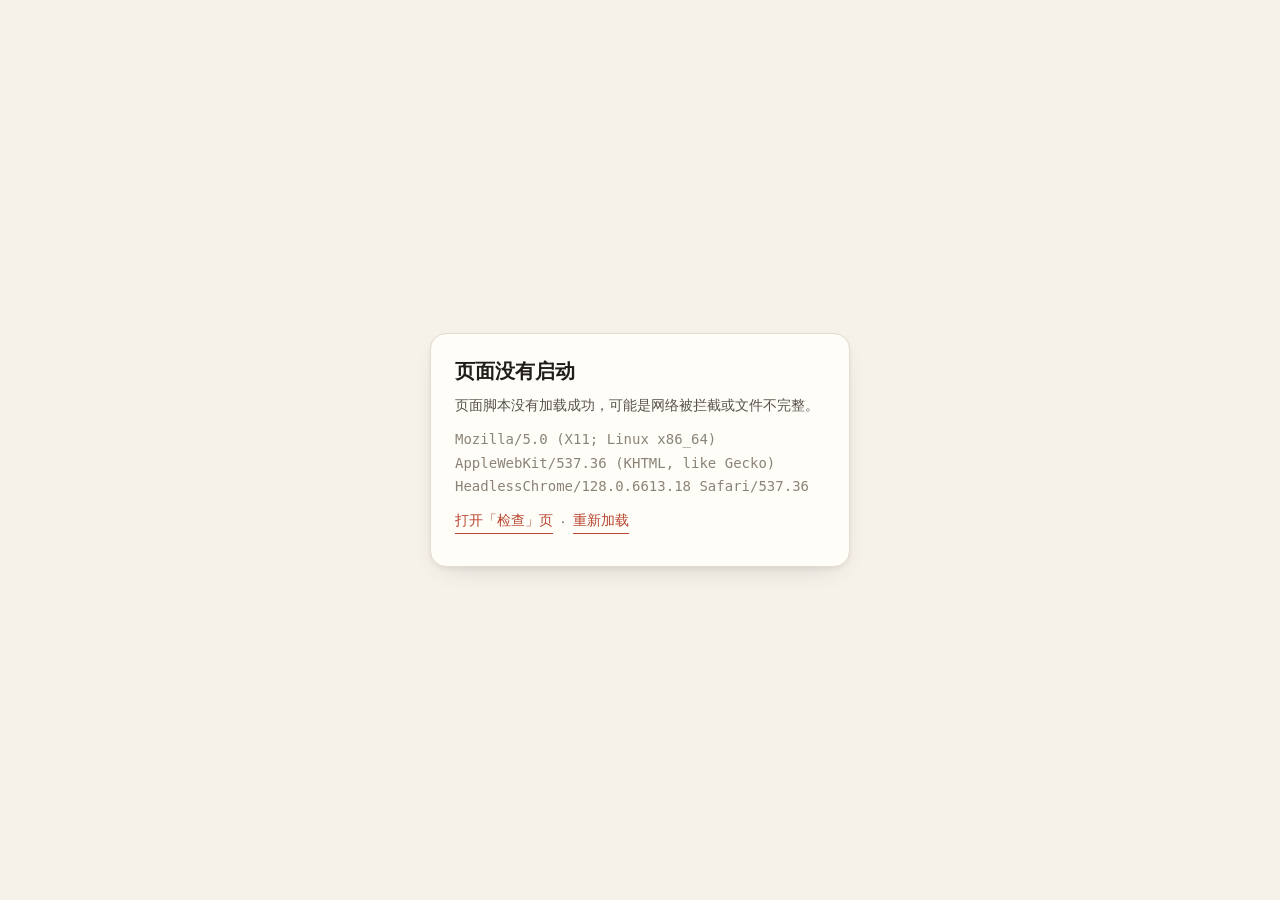
==== commit 7d4a2524: "feat: 安装说明页与系统集成" ====
--- a/index.html
+++ b/index.html
@@ -8,7 +8,7 @@
 <meta name="apple-mobile-web-app-status-bar-style" content="default">
 <meta name="apple-mobile-web-app-title" content="拾词">
 <meta name="description" content="电子英语单词本：多词本、权重统计、词云关系图、多设备同步。纯前端网页应用，零依赖、离线可用。">
-<meta name="application-version" content="2.0.0.0">
+<meta name="application-version" content="1.4.0.0">
 <title>拾词 · 电子英语单词本</title>
 <meta property="og:type" content="website">
 <meta property="og:title" content="拾词 · 电子英语单词本">
@@ -65,6 +65,54 @@
   <p style="padding:24px;font-family:sans-serif">这个单词本应用需要启用 JavaScript。</p>
 </noscript>
 
+<div class="boot-fail" id="boot-fail" hidden>
+  <div class="boot-fail-box">
+    <h2>页面没有启动</h2>
+    <p id="boot-fail-why">可能是网络被拦截、浏览器版本过低，或旧缓存仍在生效。</p>
+    <p class="boot-fail-ua" id="boot-fail-ua"></p>
+    <p class="boot-fail-links">
+      <a href="./health.html">打开「检查」页</a>
+      <span>·</span>
+      <a href="./index.html" id="boot-fail-reload">重新加载</a>
+    </p>
+  </div>
+</div>
+
+<script>
+/* 启动自检：不依赖任何外部脚本，主脚本没跑起来时也能显示 */
+(function () {
+  window.__vnBooted = false;
+
+  function show(why) {
+    var box = document.getElementById('boot-fail');
+    if (!box || !box.hidden) return;
+    if (why) {
+      var el = document.getElementById('boot-fail-why');
+      if (el) el.textContent = why;
+    }
+    var ua = document.getElementById('boot-fail-ua');
+    if (ua) ua.textContent = String(navigator.userAgent).slice(0, 220);
+    box.hidden = false;
+  }
+  window.__vnShowBootFail = show;
+
+  window.setTimeout(function () {
+    if (!window.__vnBooted) show();
+  }, 5000);
+
+  /* 模块脚本加载失败或顶层抛错时，第一时间给出提示 */
+  window.addEventListener('error', function (e) {
+    if (window.__vnBooted) return;
+    var target = e && e.target;
+    if (target && (target.tagName === 'SCRIPT' || target.tagName === 'LINK')) {
+      show('页面脚本没有加载成功，可能是网络被拦截或文件不完整。');
+    } else if (e && e.message) {
+      show('页面脚本出错：' + e.message);
+    }
+  }, true);
+})();
+</script>
+
 <script type="module" src="js/app.js"></script>
 </body>
 </html>
--- a/css/app.css
+++ b/css/app.css
@@ -79,6 +79,7 @@
 .app {
   display: grid;
   grid-template-columns: var(--sidebar-w) 1fr;
+  height: 100vh;
   height: 100dvh;
   overflow: hidden;
 }
@@ -1330,3 +1331,43 @@
     transition-duration: .01ms !important;
   }
 }
+
+/* 启动失败提示（由 index.html 的内联脚本控制显示） */
+.boot-fail {
+  position: fixed;
+  inset: 0;
+  z-index: 9999;
+  display: flex;
+  align-items: center;
+  justify-content: center;
+  padding: 24px;
+  background: var(--paper);
+}
+.boot-fail[hidden] { display: none; }
+.boot-fail-box {
+  width: 100%;
+  max-width: 420px;
+  min-width: 0;
+  overflow-wrap: anywhere;
+  padding: 22px 24px;
+  border: 1px solid var(--line);
+  border-radius: 16px;
+  background: var(--surface);
+  box-shadow: var(--sh-2);
+}
+.boot-fail-box h2 {
+  margin: 0 0 8px;
+  font-family: var(--serif);
+  font-size: 20px;
+  font-weight: 600;
+}
+.boot-fail-box p { margin: 0 0 10px; color: var(--ink-2); font-size: 14px; line-height: 1.7; }
+.boot-fail-ua {
+  overflow-wrap: anywhere;
+  font-family: var(--mono);
+  font-size: 11.5px;
+  color: var(--ink-3) !important;
+  word-break: break-word;
+}
+.boot-fail-links { display: flex; gap: 8px; align-items: center; color: var(--ink-3); }
+.boot-fail-links a { color: var(--accent); text-decoration: none; border-bottom: 1px solid currentColor; }
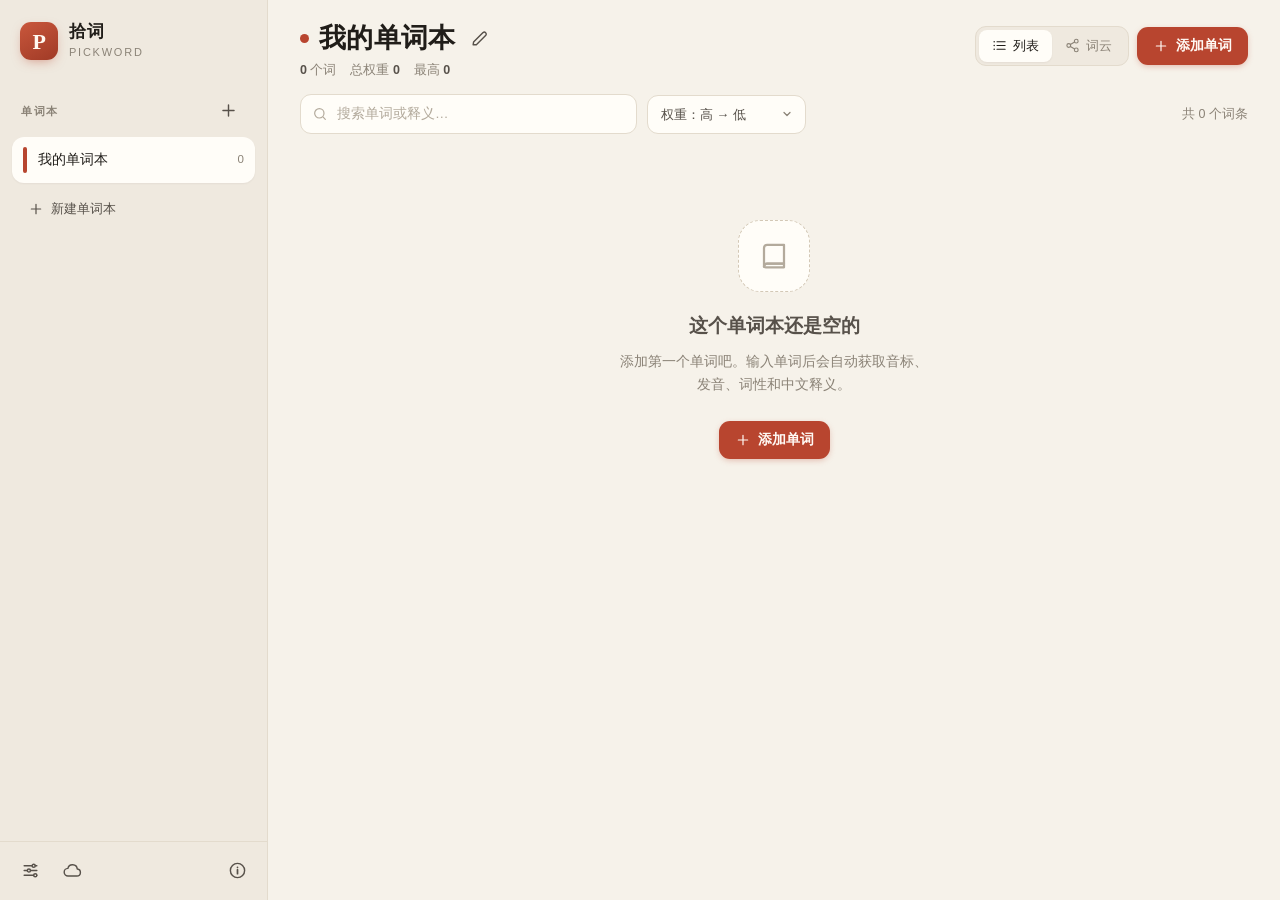
==== commit 2872e3c0: "feat: 局域网直传与备份入口增强" ====
--- a/index.html
+++ b/index.html
@@ -8,7 +8,7 @@
 <meta name="apple-mobile-web-app-status-bar-style" content="default">
 <meta name="apple-mobile-web-app-title" content="拾词">
 <meta name="description" content="电子英语单词本：多词本、权重统计、词云关系图、多设备同步。纯前端网页应用，零依赖、离线可用。">
-<meta name="application-version" content="1.4.0.0">
+<meta name="application-version" content="1.2.0.0">
 <title>拾词 · 电子英语单词本</title>
 <meta property="og:type" content="website">
 <meta property="og:title" content="拾词 · 电子英语单词本">
--- a/css/app.css
+++ b/css/app.css
@@ -1370,4 +1370,99 @@
   word-break: break-word;
 }
 .boot-fail-links { display: flex; gap: 8px; align-items: center; color: var(--ink-3); }
-.boot-fail-links a { color: var(--accent); text-decoration: none; border-bottom: 1px solid currentColor; }
+.boot-fail-links a { color: var(--accent); text-decoration: none; border-bottom: 1px solid currentColor; }
+
+/* 局域网直传 */
+.xfer-card {
+  margin: 14px 0 0;
+  padding: 14px 14px 12px;
+  border: 1px solid var(--line);
+  border-radius: var(--r-lg);
+  background: var(--surface);
+}
+.xfer-card h3 {
+  margin: 0 0 8px;
+  font-size: 14px;
+  font-weight: 600;
+  color: var(--ink);
+}
+.xfer-status {
+  margin: 0 0 8px;
+  font-size: 12.5px;
+  line-height: 1.55;
+  color: var(--ink-2);
+}
+.xfer-tabs {
+  display: flex;
+  gap: 6px;
+  margin: 14px 0 0;
+}
+.xfer-tab {
+  padding: 7px 14px;
+  border: 1px solid var(--line);
+  border-radius: 999px;
+  background: var(--paper);
+  font-size: 13px;
+  color: var(--ink-2);
+  cursor: pointer;
+  transition: all .16s var(--ease);
+}
+.xfer-tab:hover { border-color: var(--line-strong); }
+.xfer-tab.on {
+  background: var(--accent-soft);
+  border-color: transparent;
+  color: var(--accent);
+  font-weight: 600;
+}
+.xfer-code {
+  display: block;
+  white-space: pre-wrap;
+  overflow-wrap: anywhere;
+  width: 100%;
+  box-sizing: border-box;
+  margin: 0 0 8px;
+  padding: 10px 12px;
+  font-family: var(--mono);
+  font-size: 11.5px;
+  line-height: 1.55;
+  color: var(--ink-2);
+  background: var(--paper);
+  border: 1px solid var(--line);
+  border-radius: 10px;
+  resize: vertical;
+  word-break: break-all;
+}
+.xfer-code:focus {
+  outline: none;
+  border-color: var(--accent);
+  background: #fff;
+}
+.xfer-actions {
+  display: flex;
+  gap: 8px;
+  flex-wrap: wrap;
+  margin: 0 0 10px;
+}
+.xfer-bar {
+  height: 4px;
+  border-radius: 999px;
+  background: var(--surface-2);
+  overflow: hidden;
+}
+.xfer-bar > i {
+  display: block;
+  height: 100%;
+  width: 0;
+  background: var(--accent);
+  transition: width .25s var(--ease);
+}
+.xfer-tips {
+  margin: 6px 0 0;
+  padding-left: 18px;
+  font-size: 12.5px;
+  line-height: 1.65;
+  color: var(--ink-3);
+}
+@media (max-width: 760px) {
+  .xfer-card { padding: 12px 12px 10px; }
+}
